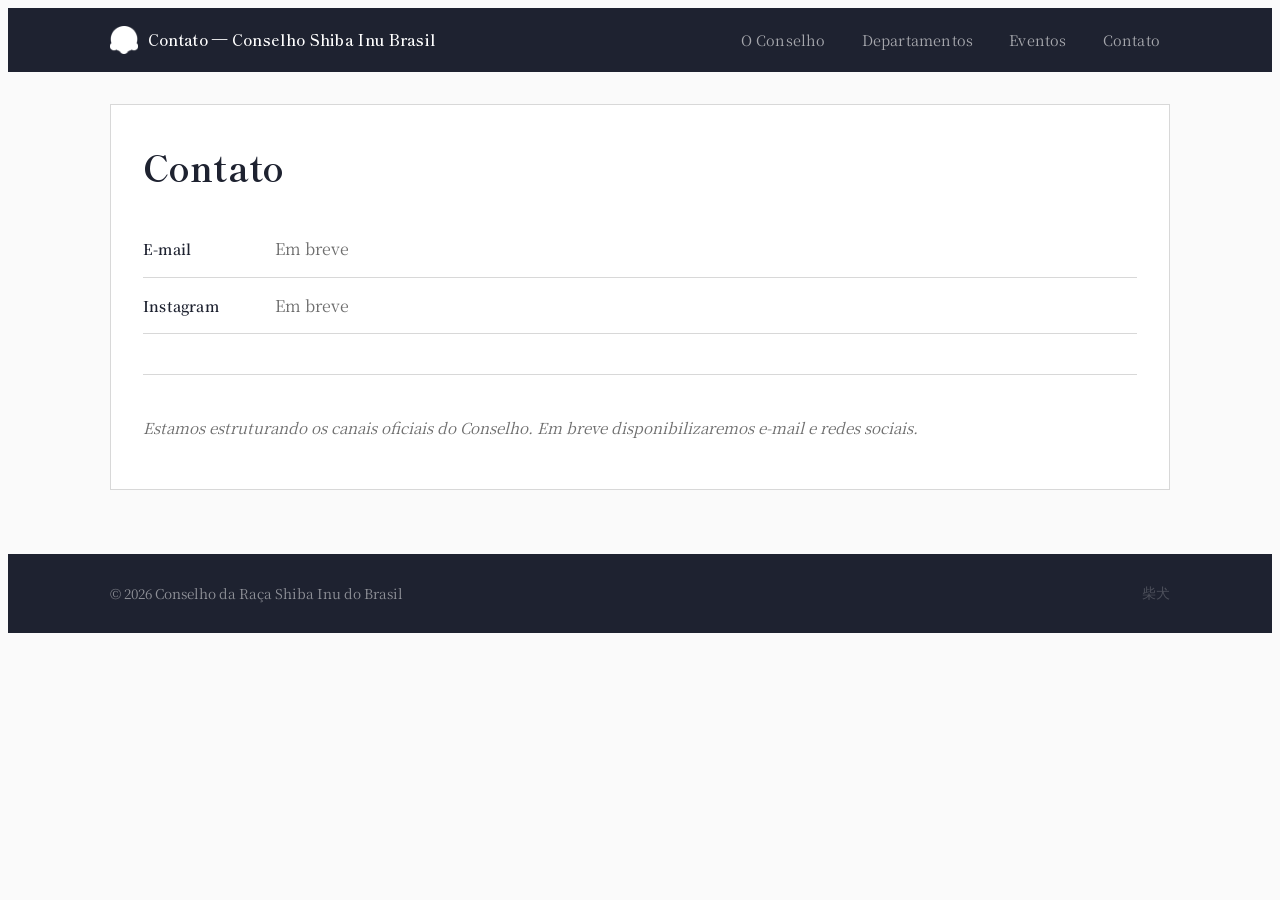
==== contato/index.html @ 7827ef1e "deploy: kdsnunes/web-dogs@66e8b1d7741df94d279ebe425248049968919fbf" ====
<!DOCTYPE html><html lang="pt-BR" data-astro-cid-37fxchfa> <head><meta charset="utf-8"><meta name="viewport" content="width=device-width, initial-scale=1"><title>Contato — Conselho Shiba Inu Brasil</title><link rel="preconnect" href="https://fonts.googleapis.com"><link rel="preconnect" href="https://fonts.gstatic.com" crossorigin><link href="https://fonts.googleapis.com/css2?family=Noto+Serif+JP:wght@400;500;600;700&family=Shippori+Mincho+B1:wght@400;600;700&display=swap" rel="stylesheet"><style>.contact-list[data-astro-cid-7iakxibs]{margin:1.5rem 0 0;padding:0}.contact-row[data-astro-cid-7iakxibs]{display:grid;grid-template-columns:120px 1fr;gap:12px;padding:14px 0;border-bottom:1px solid var(--border);align-items:baseline}.contact-row[data-astro-cid-7iakxibs] dt[data-astro-cid-7iakxibs]{margin:0;font-weight:600;color:var(--ink-blue);font-size:.9rem;letter-spacing:.2px}.contact-row[data-astro-cid-7iakxibs] dd[data-astro-cid-7iakxibs]{margin:0;color:var(--text-muted)}.notice[data-astro-cid-7iakxibs]{color:var(--text-muted);font-style:italic;font-size:.95rem}
</style>
<link rel="stylesheet" href="/_astro/contato.B8xfZYZD.css"></head> <body data-astro-cid-37fxchfa> <header class="shiba-header" data-astro-cid-wav3tj7n> <div class="container" data-astro-cid-wav3tj7n> <a href="/" class="brand" aria-label="Página inicial" data-astro-cid-wav3tj7n> <img src="/logo.png" alt="Logotipo" class="logo-img" width="28" height="28" data-astro-cid-wav3tj7n> <span class="name" data-astro-cid-wav3tj7n>Contato — Conselho Shiba Inu Brasil</span> </a> <nav class="nav nav-desktop" data-astro-cid-wav3tj7n> <a href="/sobre" data-astro-cid-wav3tj7n>O Conselho</a> <a href="/departamentos" data-astro-cid-wav3tj7n>Departamentos</a> <a href="/eventos" data-astro-cid-wav3tj7n>Eventos</a> <a href="/contato" data-astro-cid-wav3tj7n>Contato</a> </nav> <details class="menu" data-astro-cid-wav3tj7n> <summary class="hamburger" aria-label="Abrir menu" data-astro-cid-wav3tj7n> <span class="sr" data-astro-cid-wav3tj7n>Abrir menu</span> <span data-astro-cid-wav3tj7n></span> <span data-astro-cid-wav3tj7n></span> <span data-astro-cid-wav3tj7n></span> </summary> <nav class="nav nav-mobile" data-astro-cid-wav3tj7n> <a href="/sobre" data-astro-cid-wav3tj7n>O Conselho</a> <a href="/departamentos" data-astro-cid-wav3tj7n>Departamentos</a> <a href="/eventos" data-astro-cid-wav3tj7n>Eventos</a> <a href="/contato" data-astro-cid-wav3tj7n>Contato</a> </nav> </details> </div> </header>  <main class="container prose" data-astro-cid-37fxchfa>   <section class="section-kamon" data-astro-cid-7iakxibs> <h1 data-astro-cid-7iakxibs>Contato</h1> <dl class="contact-list" data-astro-cid-7iakxibs> <div class="contact-row" data-astro-cid-7iakxibs> <dt data-astro-cid-7iakxibs>E-mail</dt> <dd data-astro-cid-7iakxibs>Em breve</dd> </div> <div class="contact-row" data-astro-cid-7iakxibs> <dt data-astro-cid-7iakxibs>Instagram</dt> <dd data-astro-cid-7iakxibs>Em breve</dd> </div> </dl> <div class="line-divider" data-astro-cid-7iakxibs></div> <p class="notice" data-astro-cid-7iakxibs>
Estamos estruturando os canais oficiais do Conselho.
      Em breve disponibilizaremos e-mail e redes sociais.
</p> </section>  </main> <footer class="conselho-footer" data-astro-cid-d3i62zzx> <div class="container" data-astro-cid-d3i62zzx> <p data-astro-cid-d3i62zzx>© 2026 Conselho da Raça Shiba Inu do Brasil</p> <p class="jp" aria-hidden="true" data-astro-cid-d3i62zzx>柴犬</p> </div> </footer>   </body></html>
---- _astro/contato.B8xfZYZD.css ----
.shiba-header[data-astro-cid-wav3tj7n]{position:sticky;top:0;z-index:50}.container[data-astro-cid-wav3tj7n]{max-width:1100px;margin:0 auto;padding:14px 20px;display:flex;align-items:center;justify-content:space-between;gap:16px}.brand[data-astro-cid-wav3tj7n]{display:inline-flex;align-items:center;gap:10px;text-decoration:none;color:#fff}.logo[data-astro-cid-wav3tj7n]{font-family:ui-serif,Hiragino Mincho ProN,Yu Mincho,serif;font-size:24px;line-height:1;color:var(--accent)}.logo-img[data-astro-cid-wav3tj7n]{height:28px;width:auto;display:block;filter:brightness(0) invert(1)}.name[data-astro-cid-wav3tj7n]{font-family:Shippori Mincho B1,serif;font-weight:600;font-size:.95rem;letter-spacing:.3px}.nav-desktop[data-astro-cid-wav3tj7n]{display:none;margin-left:auto;gap:16px}.menu[data-astro-cid-wav3tj7n]{display:block;margin-left:auto;position:relative}.nav[data-astro-cid-wav3tj7n] a[data-astro-cid-wav3tj7n]{color:#fff9;text-decoration:none;font-family:"Noto Serif JP",serif;font-size:.9rem;letter-spacing:.2px;padding:6px 10px;transition:color .2s ease}.nav[data-astro-cid-wav3tj7n] a[data-astro-cid-wav3tj7n]:hover{color:#fff}@media (max-width: 960px){.nav-desktop[data-astro-cid-wav3tj7n],.menu[data-astro-cid-wav3tj7n] .nav[data-astro-cid-wav3tj7n]{display:none}.menu[data-astro-cid-wav3tj7n][open] .nav[data-astro-cid-wav3tj7n]{display:flex;position:absolute;right:0;top:calc(100% + 8px);background:var(--ink-blue);border:1px solid rgba(255,255,255,.1);padding:10px;flex-direction:column;gap:4px;min-width:220px}.menu[data-astro-cid-wav3tj7n] .nav[data-astro-cid-wav3tj7n] a[data-astro-cid-wav3tj7n]{padding:8px 12px}}@media (min-width: 961px){.nav-desktop[data-astro-cid-wav3tj7n]{display:inline-flex}.menu[data-astro-cid-wav3tj7n]{display:none}}.hamburger[data-astro-cid-wav3tj7n]{width:32px;height:24px;display:flex;flex-direction:column;justify-content:space-between;background:none;border:none;cursor:pointer;padding:0;color:#fffc}.hamburger[data-astro-cid-wav3tj7n]::-webkit-details-marker{display:none}.hamburger[data-astro-cid-wav3tj7n] span[data-astro-cid-wav3tj7n]{display:block;width:100%;height:2px;background-color:currentColor;border-radius:1px;transition:all .3s ease}.hamburger[data-astro-cid-wav3tj7n]:hover span[data-astro-cid-wav3tj7n]:nth-child(2){opacity:.6}.menu[data-astro-cid-wav3tj7n][open]>.hamburger[data-astro-cid-wav3tj7n] span[data-astro-cid-wav3tj7n]:nth-child(1){transform:translateY(8px) rotate(45deg)}.menu[data-astro-cid-wav3tj7n][open]>.hamburger[data-astro-cid-wav3tj7n] span[data-astro-cid-wav3tj7n]:nth-child(2){opacity:0}.menu[data-astro-cid-wav3tj7n][open]>.hamburger[data-astro-cid-wav3tj7n] span[data-astro-cid-wav3tj7n]:nth-child(3){transform:translateY(-8px) rotate(-45deg)}.sr[data-astro-cid-wav3tj7n]{position:absolute;width:1px;height:1px;padding:0;margin:-1px;overflow:hidden;clip:rect(0,0,0,0);white-space:nowrap;border:0}.conselho-footer[data-astro-cid-d3i62zzx]{background:var(--ink-blue);color:#ffffff80;margin-top:4rem}.container[data-astro-cid-d3i62zzx]{max-width:1100px;margin:0 auto;padding:28px 20px;display:flex;align-items:center;justify-content:space-between}.conselho-footer[data-astro-cid-d3i62zzx] p[data-astro-cid-d3i62zzx]{color:#ffffff80;font-size:.85rem;margin:0}.jp[data-astro-cid-d3i62zzx]{font-family:ui-serif,Hiragino Mincho ProN,Yu Mincho,serif;opacity:.4;font-size:1.2rem}:root{--bg: #F5F0E6;--surface: #EAD8C0;--border: #D9CBB4;--text: #2C2C2C;--text-muted: #5a5a5a;--accent: #B3161E;--accent-2: #8C7851;--accent-3: #D4AF37}html,body{background:var(--bg);color:var(--text);font-family:Noto Sans JP,ui-sans-serif,system-ui,-apple-system,Segoe UI,Roboto,Helvetica,Arial;line-height:1.7}.container{max-width:1100px;margin:0 auto;padding:0 20px}.prose h1{font-size:2rem;margin:1.5rem 0 .75rem;font-family:Shippori Mincho B1,Yuji Syuku,serif;color:var(--accent);letter-spacing:.5px}.prose h2{font-size:1.5rem;margin:1.25rem 0 .5rem;font-family:Shippori Mincho B1,Yuji Syuku,serif;color:var(--accent)}.prose h3{font-family:Shippori Mincho B1,Yuji Syuku,serif;color:var(--accent)}.prose p{color:var(--text)}a{color:var(--accent);text-decoration-color:color-mix(in oklab,var(--accent),var(--bg) 60%)}a:hover{color:color-mix(in oklab,var(--accent),black 10%);background:#0000}.btn{display:inline-flex;align-items:center;gap:8px;color:#fff;background:linear-gradient(180deg,color-mix(in oklab,var(--accent),white 0%),color-mix(in oklab,var(--accent),black 8%));padding:10px 14px;border-radius:10px;text-decoration:none;box-shadow:0 8px 24px color-mix(in oklab,var(--accent),transparent 80%)}.btn.secondary{background:linear-gradient(180deg,color-mix(in oklab,var(--accent-2),white 10%),color-mix(in oklab,var(--accent-2),black 8%));color:#fff}.btn-wabi{display:inline-block;padding:10px 26px;border:1.5px solid #2C2C2C;color:#2c2c2c;background-color:#f5f0e6;font-family:"Noto Serif JP",serif;font-size:1rem;letter-spacing:.5px;transition:all .25s ease;position:relative;overflow:hidden}.btn-wabi:after{content:"";position:absolute;top:0;left:0;width:100%;height:100%;background-color:#b3161e;transform:scaleX(0);transform-origin:right;transition:transform .3s ease;z-index:-1}.btn-wabi:hover:after{transform:scaleX(1);transform-origin:left}.btn-wabi:hover{color:#fff;border-color:#b3161e}.divider{height:1px;background:var(--border);margin:24px 0}.pattern-seigaiha{background-color:var(--bg);background-image:url("data:image/svg+xml;utf8,<svg xmlns='http://www.w3.org/2000/svg' width='40' height='20' viewBox='0 0 40 20'><path d='M0 20q10-20 20 0 10-20 20 0' fill='none' stroke='%231e2230' stroke-width='1' stroke-opacity='0.25'/></svg>");background-size:40px 20px}.pattern-asanoha{background-color:var(--bg);background-image:url("data:image/svg+xml;utf8,<svg xmlns='http://www.w3.org/2000/svg' width='40' height='40' viewBox='0 0 40 40'><path d='M20 0l10 20-10 20L10 20 20 0zm0 0L0 10l10 10L0 30l20-10L40 30 30 20 40 10 20 0' fill='none' stroke='%231e2230' stroke-width='1' stroke-opacity='0.18'/></svg>");background-size:40px 40px}.washi-bg{background-color:var(--bg);background-image:url(/textures/washi-light.png),radial-gradient(100% 100% at 0 0,#ffffff40,#0000 70%),radial-gradient(100% 100% at 100% 100%,#00000010,#0000 70%);background-size:cover,auto,auto;background-attachment:fixed,fixed,fixed}.back-bar[data-astro-cid-37fxchfa]{display:flex;align-items:center;margin:1.5rem 0 .5rem}:root{--bg-main: #FAFAFA;--bg-alt: #F1F1F1;--text-main: #1E1E1E;--text-muted: #6E6E6E;--accent: #A11B1F;--ink-blue: #1E2230;--bg: var(--bg-main);--surface: var(--bg-alt);--border: #D8D8D8;--text: var(--text-main);--accent-2: var(--ink-blue);--accent-3: var(--ink-blue)}*,*:before,*:after{box-sizing:border-box}html,body{background:var(--bg-main);color:var(--text-main);font-family:"Noto Serif JP",serif;font-size:16px;line-height:1.7;-webkit-font-smoothing:antialiased}.prose h1{font-family:Shippori Mincho B1,serif;font-size:2.2rem;font-weight:700;letter-spacing:.4px;color:var(--ink-blue);margin-bottom:1.5rem}.prose h2{font-family:Shippori Mincho B1,serif;font-size:1.6rem;font-weight:600;letter-spacing:.4px;color:var(--ink-blue);margin:3rem 0 1rem}.prose h3{font-family:Shippori Mincho B1,serif;font-size:1.2rem;font-weight:600;letter-spacing:.4px;color:var(--ink-blue);margin:2rem 0 .8rem}.prose p{color:var(--text-main);margin-bottom:1rem}.prose a{color:var(--accent);text-decoration:none;border-bottom:1px solid transparent;transition:border-color .2s ease}.prose a:hover{border-bottom-color:var(--accent);background:none}.btn-kamon{display:inline-block;padding:10px 24px;border:1.5px solid var(--accent);background:transparent;color:var(--accent);font-family:"Noto Serif JP",serif;font-size:.95rem;letter-spacing:.4px;text-decoration:none;transition:all .25s ease;cursor:pointer}.btn-kamon:hover{background:var(--accent);color:#fff}.btn-kamon--secondary{border-color:var(--ink-blue);color:var(--ink-blue)}.btn-kamon--secondary:hover{background:var(--ink-blue);color:#fff}.link-kamon{position:relative;color:var(--text-main);text-decoration:none;padding-bottom:4px;display:inline-flex;align-items:center;gap:6px;font-size:.9rem}.link-kamon:after{content:"";position:absolute;left:0;bottom:0;width:0;height:1px;background:var(--accent);transition:width .3s ease}.link-kamon:hover:after{width:100%}.btn-wabi{padding:10px 24px;border:1.5px solid var(--accent);background:transparent;color:var(--accent);font-family:"Noto Serif JP",serif;font-size:.95rem;letter-spacing:.4px}.btn-wabi:after{display:none}.btn-wabi:hover{background:var(--accent);color:#fff;border-color:var(--accent)}.kamon-divider{width:40px;height:40px;border:1px solid var(--accent);border-radius:50%;margin:3rem auto}.line-divider{height:1px;background:var(--border);margin:2.5rem 0}.section-kamon{margin:2rem 0;padding:2rem;background:#fff;border:1px solid var(--border)}.section-kamon h1:first-child,.section-kamon h2:first-child{margin-top:0}.washi-bg{background-color:var(--bg-main);background-image:none}.shiba-header{background:var(--ink-blue)}
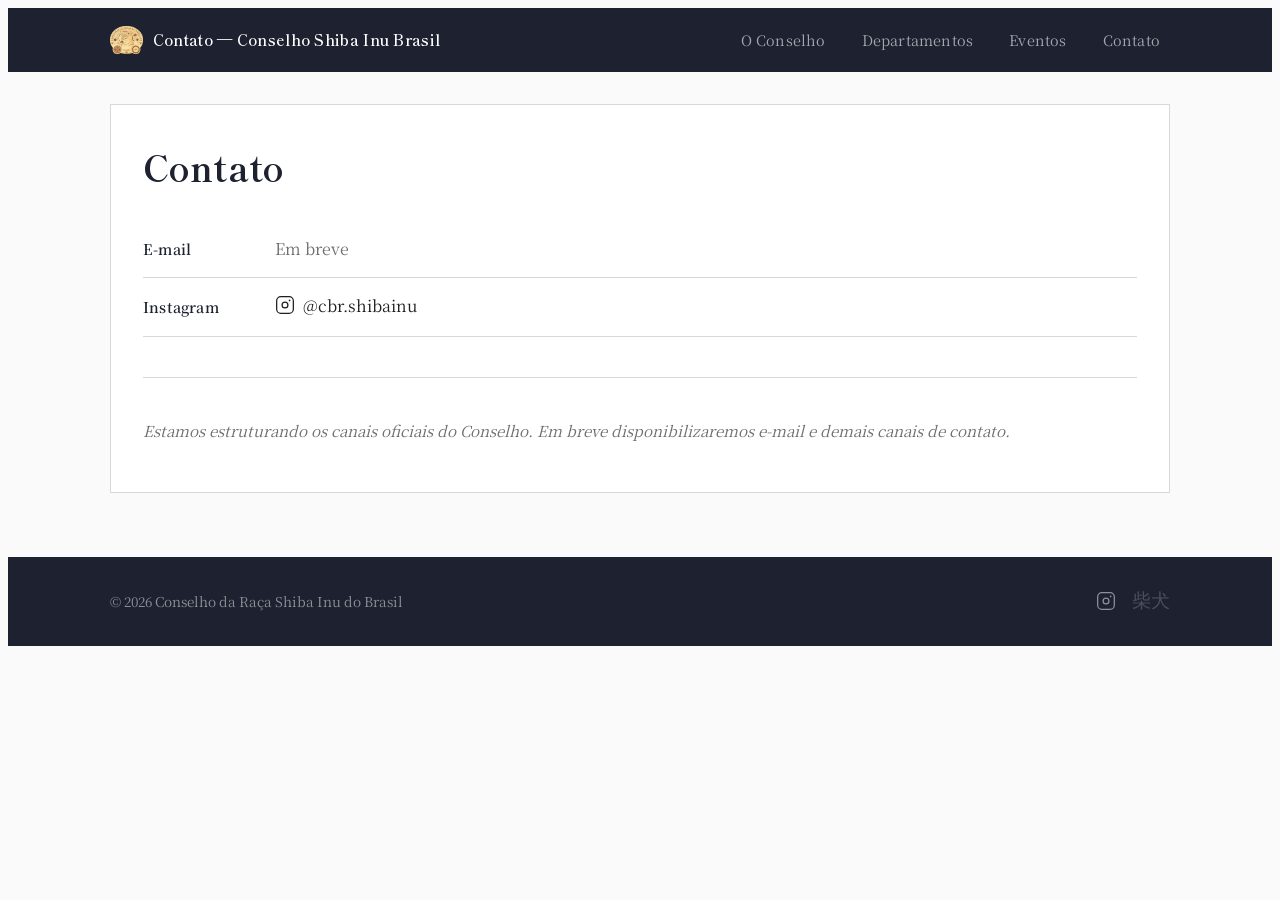
==== commit 4cb06176: "deploy: kdsnunes/web-dogs@05b7cd9f677b4080dc996cb9423f767e3992621b" ====
--- a/contato/index.html
+++ b/contato/index.html
@@ -1,6 +1,6 @@
-<!DOCTYPE html><html lang="pt-BR" data-astro-cid-37fxchfa> <head><meta charset="utf-8"><meta name="viewport" content="width=device-width, initial-scale=1"><title>Contato — Conselho Shiba Inu Brasil</title><link rel="preconnect" href="https://fonts.googleapis.com"><link rel="preconnect" href="https://fonts.gstatic.com" crossorigin><link href="https://fonts.googleapis.com/css2?family=Noto+Serif+JP:wght@400;500;600;700&family=Shippori+Mincho+B1:wght@400;600;700&display=swap" rel="stylesheet"><style>.contact-list[data-astro-cid-7iakxibs]{margin:1.5rem 0 0;padding:0}.contact-row[data-astro-cid-7iakxibs]{display:grid;grid-template-columns:120px 1fr;gap:12px;padding:14px 0;border-bottom:1px solid var(--border);align-items:baseline}.contact-row[data-astro-cid-7iakxibs] dt[data-astro-cid-7iakxibs]{margin:0;font-weight:600;color:var(--ink-blue);font-size:.9rem;letter-spacing:.2px}.contact-row[data-astro-cid-7iakxibs] dd[data-astro-cid-7iakxibs]{margin:0;color:var(--text-muted)}.notice[data-astro-cid-7iakxibs]{color:var(--text-muted);font-style:italic;font-size:.95rem}
+<!DOCTYPE html><html lang="pt-BR" data-astro-cid-37fxchfa> <head><meta charset="utf-8"><meta name="viewport" content="width=device-width, initial-scale=1"><title>Contato — Conselho Shiba Inu Brasil</title><link rel="preconnect" href="https://fonts.googleapis.com"><link rel="preconnect" href="https://fonts.gstatic.com" crossorigin><link href="https://fonts.googleapis.com/css2?family=Noto+Serif+JP:wght@400;500;600;700&family=Shippori+Mincho+B1:wght@400;600;700&display=swap" rel="stylesheet"><style>.contact-list[data-astro-cid-7iakxibs]{margin:1.5rem 0 0;padding:0}.contact-row[data-astro-cid-7iakxibs]{display:grid;grid-template-columns:120px 1fr;gap:12px;padding:14px 0;border-bottom:1px solid var(--border);align-items:center}.contact-row[data-astro-cid-7iakxibs] dt[data-astro-cid-7iakxibs]{margin:0;font-weight:600;color:var(--ink-blue);font-size:.9rem;letter-spacing:.2px}.contact-row[data-astro-cid-7iakxibs] dd[data-astro-cid-7iakxibs]{margin:0;color:var(--text-muted)}.instagram-link[data-astro-cid-7iakxibs]{display:inline-flex;align-items:center;gap:8px;color:var(--text-main);text-decoration:none;transition:color .25s ease}.instagram-link[data-astro-cid-7iakxibs]:hover{color:var(--accent)}.icon-instagram[data-astro-cid-7iakxibs]{width:20px;height:20px}.notice[data-astro-cid-7iakxibs]{color:var(--text-muted);font-style:italic;font-size:.95rem}
 </style>
-<link rel="stylesheet" href="/_astro/contato.B8xfZYZD.css"></head> <body data-astro-cid-37fxchfa> <header class="shiba-header" data-astro-cid-wav3tj7n> <div class="container" data-astro-cid-wav3tj7n> <a href="/" class="brand" aria-label="Página inicial" data-astro-cid-wav3tj7n> <img src="/logo.png" alt="Logotipo" class="logo-img" width="28" height="28" data-astro-cid-wav3tj7n> <span class="name" data-astro-cid-wav3tj7n>Contato — Conselho Shiba Inu Brasil</span> </a> <nav class="nav nav-desktop" data-astro-cid-wav3tj7n> <a href="/sobre" data-astro-cid-wav3tj7n>O Conselho</a> <a href="/departamentos" data-astro-cid-wav3tj7n>Departamentos</a> <a href="/eventos" data-astro-cid-wav3tj7n>Eventos</a> <a href="/contato" data-astro-cid-wav3tj7n>Contato</a> </nav> <details class="menu" data-astro-cid-wav3tj7n> <summary class="hamburger" aria-label="Abrir menu" data-astro-cid-wav3tj7n> <span class="sr" data-astro-cid-wav3tj7n>Abrir menu</span> <span data-astro-cid-wav3tj7n></span> <span data-astro-cid-wav3tj7n></span> <span data-astro-cid-wav3tj7n></span> </summary> <nav class="nav nav-mobile" data-astro-cid-wav3tj7n> <a href="/sobre" data-astro-cid-wav3tj7n>O Conselho</a> <a href="/departamentos" data-astro-cid-wav3tj7n>Departamentos</a> <a href="/eventos" data-astro-cid-wav3tj7n>Eventos</a> <a href="/contato" data-astro-cid-wav3tj7n>Contato</a> </nav> </details> </div> </header>  <main class="container prose" data-astro-cid-37fxchfa>   <section class="section-kamon" data-astro-cid-7iakxibs> <h1 data-astro-cid-7iakxibs>Contato</h1> <dl class="contact-list" data-astro-cid-7iakxibs> <div class="contact-row" data-astro-cid-7iakxibs> <dt data-astro-cid-7iakxibs>E-mail</dt> <dd data-astro-cid-7iakxibs>Em breve</dd> </div> <div class="contact-row" data-astro-cid-7iakxibs> <dt data-astro-cid-7iakxibs>Instagram</dt> <dd data-astro-cid-7iakxibs>Em breve</dd> </div> </dl> <div class="line-divider" data-astro-cid-7iakxibs></div> <p class="notice" data-astro-cid-7iakxibs>
+<link rel="stylesheet" href="/_astro/contato.fUPW0b49.css"></head> <body data-astro-cid-37fxchfa> <header class="shiba-header" data-astro-cid-wav3tj7n> <div class="container" data-astro-cid-wav3tj7n> <a href="/" class="brand" aria-label="Página inicial" data-astro-cid-wav3tj7n> <img src="/logo.png" alt="Logotipo" class="logo-img" width="28" height="28" data-astro-cid-wav3tj7n> <span class="name" data-astro-cid-wav3tj7n>Contato — Conselho Shiba Inu Brasil</span> </a> <nav class="nav nav-desktop" data-astro-cid-wav3tj7n> <a href="/sobre" data-astro-cid-wav3tj7n>O Conselho</a> <a href="/departamentos" data-astro-cid-wav3tj7n>Departamentos</a> <a href="/eventos" data-astro-cid-wav3tj7n>Eventos</a> <a href="/contato" data-astro-cid-wav3tj7n>Contato</a> </nav> <details class="menu" data-astro-cid-wav3tj7n> <summary class="hamburger" aria-label="Abrir menu" data-astro-cid-wav3tj7n> <span class="sr" data-astro-cid-wav3tj7n>Abrir menu</span> <span data-astro-cid-wav3tj7n></span> <span data-astro-cid-wav3tj7n></span> <span data-astro-cid-wav3tj7n></span> </summary> <nav class="nav nav-mobile" data-astro-cid-wav3tj7n> <a href="/sobre" data-astro-cid-wav3tj7n>O Conselho</a> <a href="/departamentos" data-astro-cid-wav3tj7n>Departamentos</a> <a href="/eventos" data-astro-cid-wav3tj7n>Eventos</a> <a href="/contato" data-astro-cid-wav3tj7n>Contato</a> </nav> </details> </div> </header>  <main class="container prose" data-astro-cid-37fxchfa>   <section class="section-kamon" data-astro-cid-7iakxibs> <h1 data-astro-cid-7iakxibs>Contato</h1> <dl class="contact-list" data-astro-cid-7iakxibs> <div class="contact-row" data-astro-cid-7iakxibs> <dt data-astro-cid-7iakxibs>E-mail</dt> <dd data-astro-cid-7iakxibs>Em breve</dd> </div> <div class="contact-row" data-astro-cid-7iakxibs> <dt data-astro-cid-7iakxibs>Instagram</dt> <dd data-astro-cid-7iakxibs> <a href="https://www.instagram.com/cbr.shibainu" class="instagram-link" target="_blank" rel="noopener noreferrer" aria-label="Instagram do Conselho" data-astro-cid-7iakxibs> <svg viewBox="0 0 24 24" class="icon-instagram" aria-hidden="true" focusable="false" data-astro-cid-7iakxibs> <path d="M7 2h10a5 5 0 015 5v10a5 5 0 01-5 5H7a5 5 0 01-5-5V7a5 5 0 015-5z" fill="none" stroke="currentColor" stroke-width="1.5" data-astro-cid-7iakxibs></path> <circle cx="12" cy="12" r="3.5" fill="none" stroke="currentColor" stroke-width="1.5" data-astro-cid-7iakxibs></circle> <circle cx="17.5" cy="6.5" r="1" fill="currentColor" data-astro-cid-7iakxibs></circle> </svg> <span data-astro-cid-7iakxibs>@cbr.shibainu</span> </a> </dd> </div> </dl> <div class="line-divider" data-astro-cid-7iakxibs></div> <p class="notice" data-astro-cid-7iakxibs>
 Estamos estruturando os canais oficiais do Conselho.
-      Em breve disponibilizaremos e-mail e redes sociais.
-</p> </section>  </main> <footer class="conselho-footer" data-astro-cid-d3i62zzx> <div class="container" data-astro-cid-d3i62zzx> <p data-astro-cid-d3i62zzx>© 2026 Conselho da Raça Shiba Inu do Brasil</p> <p class="jp" aria-hidden="true" data-astro-cid-d3i62zzx>柴犬</p> </div> </footer>   </body></html> +      Em breve disponibilizaremos e-mail e demais canais de contato.
+</p> </section>  </main> <footer class="conselho-footer" data-astro-cid-d3i62zzx> <div class="container" data-astro-cid-d3i62zzx> <p data-astro-cid-d3i62zzx>© 2026 Conselho da Raça Shiba Inu do Brasil</p> <div class="footer-right" data-astro-cid-d3i62zzx> <a href="https://www.instagram.com/cbr.shibainu" class="ig-link" target="_blank" rel="noopener noreferrer" aria-label="Instagram do Conselho" data-astro-cid-d3i62zzx> <svg viewBox="0 0 24 24" class="icon-ig" aria-hidden="true" focusable="false" data-astro-cid-d3i62zzx> <path d="M7 2h10a5 5 0 015 5v10a5 5 0 01-5 5H7a5 5 0 01-5-5V7a5 5 0 015-5z" fill="none" stroke="currentColor" stroke-width="1.5" data-astro-cid-d3i62zzx></path> <circle cx="12" cy="12" r="3.5" fill="none" stroke="currentColor" stroke-width="1.5" data-astro-cid-d3i62zzx></circle> <circle cx="17.5" cy="6.5" r="1" fill="currentColor" data-astro-cid-d3i62zzx></circle> </svg> </a> <span class="jp" aria-hidden="true" data-astro-cid-d3i62zzx>柴犬</span> </div> </div> </footer>   </body></html> 
--- a/_astro/contato.fUPW0b49.css
+++ b/_astro/contato.fUPW0b49.css
@@ -0,0 +1 @@
+.shiba-header[data-astro-cid-wav3tj7n]{position:sticky;top:0;z-index:50}.container[data-astro-cid-wav3tj7n]{max-width:1100px;margin:0 auto;padding:14px 20px;display:flex;align-items:center;justify-content:space-between;gap:16px}.brand[data-astro-cid-wav3tj7n]{display:inline-flex;align-items:center;gap:10px;text-decoration:none;color:#fff}.logo[data-astro-cid-wav3tj7n]{font-family:ui-serif,Hiragino Mincho ProN,Yu Mincho,serif;font-size:24px;line-height:1;color:var(--accent)}.logo-img[data-astro-cid-wav3tj7n]{height:28px;width:auto;display:block}.name[data-astro-cid-wav3tj7n]{font-family:Shippori Mincho B1,serif;font-weight:600;font-size:.95rem;letter-spacing:.3px}.nav-desktop[data-astro-cid-wav3tj7n]{display:none;margin-left:auto;gap:16px}.menu[data-astro-cid-wav3tj7n]{display:block;margin-left:auto;position:relative}.nav[data-astro-cid-wav3tj7n] a[data-astro-cid-wav3tj7n]{color:#fff9;text-decoration:none;font-family:"Noto Serif JP",serif;font-size:.9rem;letter-spacing:.2px;padding:6px 10px;transition:color .2s ease}.nav[data-astro-cid-wav3tj7n] a[data-astro-cid-wav3tj7n]:hover{color:#fff}@media (max-width: 960px){.nav-desktop[data-astro-cid-wav3tj7n],.menu[data-astro-cid-wav3tj7n] .nav[data-astro-cid-wav3tj7n]{display:none}.menu[data-astro-cid-wav3tj7n][open] .nav[data-astro-cid-wav3tj7n]{display:flex;position:absolute;right:0;top:calc(100% + 8px);background:var(--ink-blue);border:1px solid rgba(255,255,255,.1);padding:10px;flex-direction:column;gap:4px;min-width:220px}.menu[data-astro-cid-wav3tj7n] .nav[data-astro-cid-wav3tj7n] a[data-astro-cid-wav3tj7n]{padding:8px 12px}}@media (min-width: 961px){.nav-desktop[data-astro-cid-wav3tj7n]{display:inline-flex}.menu[data-astro-cid-wav3tj7n]{display:none}}.hamburger[data-astro-cid-wav3tj7n]{width:32px;height:24px;display:flex;flex-direction:column;justify-content:space-between;background:none;border:none;cursor:pointer;padding:0;color:#fffc}.hamburger[data-astro-cid-wav3tj7n]::-webkit-details-marker{display:none}.hamburger[data-astro-cid-wav3tj7n] span[data-astro-cid-wav3tj7n]{display:block;width:100%;height:2px;background-color:currentColor;border-radius:1px;transition:all .3s ease}.hamburger[data-astro-cid-wav3tj7n]:hover span[data-astro-cid-wav3tj7n]:nth-child(2){opacity:.6}.menu[data-astro-cid-wav3tj7n][open]>.hamburger[data-astro-cid-wav3tj7n] span[data-astro-cid-wav3tj7n]:nth-child(1){transform:translateY(8px) rotate(45deg)}.menu[data-astro-cid-wav3tj7n][open]>.hamburger[data-astro-cid-wav3tj7n] span[data-astro-cid-wav3tj7n]:nth-child(2){opacity:0}.menu[data-astro-cid-wav3tj7n][open]>.hamburger[data-astro-cid-wav3tj7n] span[data-astro-cid-wav3tj7n]:nth-child(3){transform:translateY(-8px) rotate(-45deg)}.sr[data-astro-cid-wav3tj7n]{position:absolute;width:1px;height:1px;padding:0;margin:-1px;overflow:hidden;clip:rect(0,0,0,0);white-space:nowrap;border:0}.conselho-footer[data-astro-cid-d3i62zzx]{background:var(--ink-blue);color:#ffffff80;margin-top:4rem}.container[data-astro-cid-d3i62zzx]{max-width:1100px;margin:0 auto;padding:28px 20px;display:flex;align-items:center;justify-content:space-between}.conselho-footer[data-astro-cid-d3i62zzx] p[data-astro-cid-d3i62zzx]{color:#ffffff80;font-size:.85rem;margin:0}.footer-right[data-astro-cid-d3i62zzx]{display:flex;align-items:center;gap:16px}.ig-link[data-astro-cid-d3i62zzx]{color:#ffffff80;transition:color .25s ease}.ig-link[data-astro-cid-d3i62zzx]:hover{color:#fff}.icon-ig[data-astro-cid-d3i62zzx]{width:20px;height:20px;display:block}.jp[data-astro-cid-d3i62zzx]{font-family:ui-serif,Hiragino Mincho ProN,Yu Mincho,serif;opacity:.4;font-size:1.2rem}:root{--bg: #F5F0E6;--surface: #EAD8C0;--border: #D9CBB4;--text: #2C2C2C;--text-muted: #5a5a5a;--accent: #B3161E;--accent-2: #8C7851;--accent-3: #D4AF37}html,body{background:var(--bg);color:var(--text);font-family:Noto Sans JP,ui-sans-serif,system-ui,-apple-system,Segoe UI,Roboto,Helvetica,Arial;line-height:1.7}.container{max-width:1100px;margin:0 auto;padding:0 20px}.prose h1{font-size:2rem;margin:1.5rem 0 .75rem;font-family:Shippori Mincho B1,Yuji Syuku,serif;color:var(--accent);letter-spacing:.5px}.prose h2{font-size:1.5rem;margin:1.25rem 0 .5rem;font-family:Shippori Mincho B1,Yuji Syuku,serif;color:var(--accent)}.prose h3{font-family:Shippori Mincho B1,Yuji Syuku,serif;color:var(--accent)}.prose p{color:var(--text)}a{color:var(--accent);text-decoration-color:color-mix(in oklab,var(--accent),var(--bg) 60%)}a:hover{color:color-mix(in oklab,var(--accent),black 10%);background:#0000}.btn{display:inline-flex;align-items:center;gap:8px;color:#fff;background:linear-gradient(180deg,color-mix(in oklab,var(--accent),white 0%),color-mix(in oklab,var(--accent),black 8%));padding:10px 14px;border-radius:10px;text-decoration:none;box-shadow:0 8px 24px color-mix(in oklab,var(--accent),transparent 80%)}.btn.secondary{background:linear-gradient(180deg,color-mix(in oklab,var(--accent-2),white 10%),color-mix(in oklab,var(--accent-2),black 8%));color:#fff}.btn-wabi{display:inline-block;padding:10px 26px;border:1.5px solid #2C2C2C;color:#2c2c2c;background-color:#f5f0e6;font-family:"Noto Serif JP",serif;font-size:1rem;letter-spacing:.5px;transition:all .25s ease;position:relative;overflow:hidden}.btn-wabi:after{content:"";position:absolute;top:0;left:0;width:100%;height:100%;background-color:#b3161e;transform:scaleX(0);transform-origin:right;transition:transform .3s ease;z-index:-1}.btn-wabi:hover:after{transform:scaleX(1);transform-origin:left}.btn-wabi:hover{color:#fff;border-color:#b3161e}.divider{height:1px;background:var(--border);margin:24px 0}.pattern-seigaiha{background-color:var(--bg);background-image:url("data:image/svg+xml;utf8,<svg xmlns='http://www.w3.org/2000/svg' width='40' height='20' viewBox='0 0 40 20'><path d='M0 20q10-20 20 0 10-20 20 0' fill='none' stroke='%231e2230' stroke-width='1' stroke-opacity='0.25'/></svg>");background-size:40px 20px}.pattern-asanoha{background-color:var(--bg);background-image:url("data:image/svg+xml;utf8,<svg xmlns='http://www.w3.org/2000/svg' width='40' height='40' viewBox='0 0 40 40'><path d='M20 0l10 20-10 20L10 20 20 0zm0 0L0 10l10 10L0 30l20-10L40 30 30 20 40 10 20 0' fill='none' stroke='%231e2230' stroke-width='1' stroke-opacity='0.18'/></svg>");background-size:40px 40px}.washi-bg{background-color:var(--bg);background-image:url(/textures/washi-light.png),radial-gradient(100% 100% at 0 0,#ffffff40,#0000 70%),radial-gradient(100% 100% at 100% 100%,#00000010,#0000 70%);background-size:cover,auto,auto;background-attachment:fixed,fixed,fixed}.back-bar[data-astro-cid-37fxchfa]{display:flex;align-items:center;margin:1.5rem 0 .5rem}:root{--bg-main: #FAFAFA;--bg-alt: #F1F1F1;--text-main: #1E1E1E;--text-muted: #6E6E6E;--accent: #A11B1F;--ink-blue: #1E2230;--bg: var(--bg-main);--surface: var(--bg-alt);--border: #D8D8D8;--text: var(--text-main);--accent-2: var(--ink-blue);--accent-3: var(--ink-blue)}*,*:before,*:after{box-sizing:border-box}html,body{background:var(--bg-main);color:var(--text-main);font-family:"Noto Serif JP",serif;font-size:16px;line-height:1.7;-webkit-font-smoothing:antialiased}.prose h1{font-family:Shippori Mincho B1,serif;font-size:2.2rem;font-weight:700;letter-spacing:.4px;color:var(--ink-blue);margin-bottom:1.5rem}.prose h2{font-family:Shippori Mincho B1,serif;font-size:1.6rem;font-weight:600;letter-spacing:.4px;color:var(--ink-blue);margin:3rem 0 1rem}.prose h3{font-family:Shippori Mincho B1,serif;font-size:1.2rem;font-weight:600;letter-spacing:.4px;color:var(--ink-blue);margin:2rem 0 .8rem}.prose p{color:var(--text-main);margin-bottom:1rem}.prose a{color:var(--accent);text-decoration:none;border-bottom:1px solid transparent;transition:border-color .2s ease}.prose a:hover{border-bottom-color:var(--accent);background:none}.btn-kamon{display:inline-block;padding:10px 24px;border:1.5px solid var(--accent);background:transparent;color:var(--accent);font-family:"Noto Serif JP",serif;font-size:.95rem;letter-spacing:.4px;text-decoration:none;transition:all .25s ease;cursor:pointer}.btn-kamon:hover{background:var(--accent);color:#fff}.btn-kamon--secondary{border-color:var(--ink-blue);color:var(--ink-blue)}.btn-kamon--secondary:hover{background:var(--ink-blue);color:#fff}.link-kamon{position:relative;color:var(--text-main);text-decoration:none;padding-bottom:4px;display:inline-flex;align-items:center;gap:6px;font-size:.9rem}.link-kamon:after{content:"";position:absolute;left:0;bottom:0;width:0;height:1px;background:var(--accent);transition:width .3s ease}.link-kamon:hover:after{width:100%}.btn-wabi{padding:10px 24px;border:1.5px solid var(--accent);background:transparent;color:var(--accent);font-family:"Noto Serif JP",serif;font-size:.95rem;letter-spacing:.4px}.btn-wabi:after{display:none}.btn-wabi:hover{background:var(--accent);color:#fff;border-color:var(--accent)}.kamon-divider{width:40px;height:40px;border:1px solid var(--accent);border-radius:50%;margin:3rem auto}.line-divider{height:1px;background:var(--border);margin:2.5rem 0}.section-kamon{margin:2rem 0;padding:2rem;background:#fff;border:1px solid var(--border)}.section-kamon h1:first-child,.section-kamon h2:first-child{margin-top:0}.washi-bg{background-color:var(--bg-main);background-image:none}.shiba-header{background:var(--ink-blue)}
